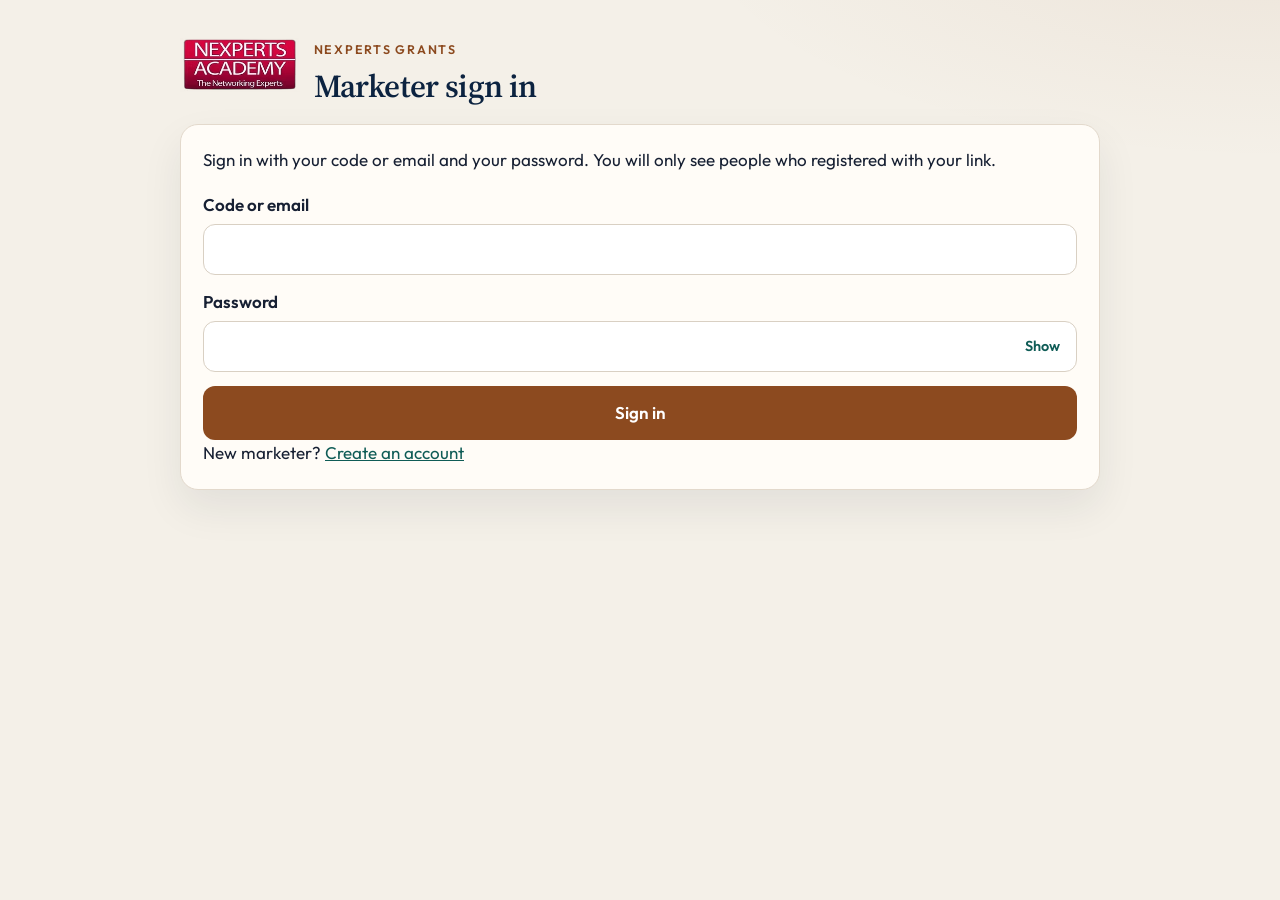
==== marketers/index.html @ a8d6fd1e "Add marketer accounts and email the enrolment letter from the site. Update the letter to full online" ====
<!DOCTYPE html>
<html lang="en">
<head>
  <meta charset="UTF-8" />
  <meta name="viewport" content="width=device-width, initial-scale=1" />
  <meta name="robots" content="noindex, nofollow" />
  <title>Marketer sign in | Nexperts Grants</title>
  <link rel="preconnect" href="https://fonts.googleapis.com" />
  <link rel="preconnect" href="https://fonts.gstatic.com" crossorigin />
  <link href="https://fonts.googleapis.com/css2?family=Outfit:wght@400;500;600;700&family=Source+Serif+4:opsz,wght@8..60,500;8..60,600&display=swap" rel="stylesheet" />
  <link rel="stylesheet" href="/css/styles.css" />
  <link rel="stylesheet" href="/css/marketers.css" />
</head>
<body class="marketer-page">
  <main class="wrap marketer-shell">
    <header class="marketer-brand">
      <img src="/assets/nexperts-logo.png" alt="Nexperts Academy" />
      <div>
        <p class="eyebrow">Nexperts Grants</p>
        <h1 id="marketer-title">Marketer sign in</h1>
      </div>
    </header>

    <section id="login-panel" class="panel marketer-card">
      <p>Sign in with your code or email and your password. You will only see people who registered with your link.</p>
      <form id="login-form">
        <label>
          <span>Code or email</span>
          <input id="code" name="username" type="text" autocomplete="username" autocapitalize="none" spellcheck="false" required maxlength="160" />
        </label>
        <label>
          <span>Password</span>
          <div class="password-box">
            <input id="password" name="password" type="password" autocomplete="current-password" required minlength="8" maxlength="128" />
            <button id="toggle-password" class="password-toggle" type="button" aria-label="Show password">Show</button>
          </div>
        </label>
        <p id="login-error" class="form-msg error" hidden></p>
        <button id="login-btn" type="submit">Sign in</button>
      </form>
      <p class="switch-line">New marketer? <a id="show-create" href="#create">Create an account</a></p>
    </section>

    <section id="create-panel" class="panel marketer-card" hidden>
      <p>Create your account with your name, email, and a password. Your dashboard will give you a registration link to share.</p>
      <form id="signup-form">
        <label>
          <span>Name</span>
          <input id="signup-name" name="name" type="text" autocomplete="name" required maxlength="60" />
        </label>
        <label>
          <span>Email</span>
          <input id="signup-email" name="email" type="email" autocomplete="email" required maxlength="160" />
        </label>
        <label>
          <span>Password</span>
          <div class="password-box">
            <input id="signup-password" name="new-password" type="password" autocomplete="new-password" required minlength="8" maxlength="128" />
            <button class="password-toggle" type="button" data-toggle="signup-password" aria-label="Show password">Show</button>
          </div>
        </label>
        <label>
          <span>Confirm password</span>
          <div class="password-box">
            <input id="signup-confirm" name="confirm-password" type="password" autocomplete="new-password" required minlength="8" maxlength="128" />
            <button class="password-toggle" type="button" data-toggle="signup-confirm" aria-label="Show password">Show</button>
          </div>
        </label>
        <label class="hp" aria-hidden="true">Company fax<input id="signup-fax" type="text" tabindex="-1" autocomplete="off" /></label>
        <p id="signup-error" class="form-msg error" hidden></p>
        <button id="signup-btn" type="submit">Create account</button>
      </form>
      <p class="switch-line">Already have an account? <a id="show-login" href="#signin">Sign in</a></p>
    </section>

    <section id="dashboard" class="marketer-card" hidden>
      <div class="dash-head">
        <div>
          <p class="eyebrow">Your registrations</p>
          <h2 id="dash-name"></h2>
          <p id="dash-count" class="section-copy"></p>
        </div>
        <button id="logout-btn" type="button">Sign out</button>
      </div>
      <p class="privacy-note">Keep this page private. It shows names and contact details of people who used your link. Full identity numbers and home addresses stay in the academy record.</p>
      <div class="share-box">
        <p class="eyebrow">Your registration link</p>
        <p>Share this link. People who open it and apply are listed below.</p>
        <div class="share-row">
          <input id="share-link" type="text" readonly />
          <button id="copy-link" type="button">Copy link</button>
        </div>
        <p id="copy-note" class="copy-note" hidden>Copied.</p>
      </div>
      <p id="dash-error" class="form-msg error" hidden></p>
      <div id="dash-list"></div>
    </section>
  </main>
  <script src="/js/marketer.js"></script>
</body>
</html>
---- css/styles.css ----
:root {
  --ink: #172033;
  --navy: #0c2340;
  --navy-2: #16365c;
  --teal: #0f5c56;
  --copper: #8c4a1f;
  --paper: #f4f0e8;
  --card: #fffcf7;
  --line: #e3d9cc;
  --muted: #5c6573;
  --danger: #8d2b2b;
  --ok: #0f5c56;
  --shadow: 0 18px 40px rgba(23, 32, 51, 0.08);
  --serif: "Source Serif 4", Georgia, serif;
  --sans: "Outfit", "Segoe UI", sans-serif;
}

* { box-sizing: border-box; }
html { scroll-behavior: smooth; }
body {
  margin: 0;
  color: var(--ink);
  background:
    radial-gradient(1200px 500px at 100% -10%, rgba(140, 74, 31, 0.08), transparent 50%),
    var(--paper);
  font-family: var(--sans);
  font-size: 17px;
  line-height: 1.55;
}
img { max-width: 100%; }
a { color: var(--teal); }
.wrap { width: min(1120px, calc(100% - 32px)); margin: 0 auto; }
.skip {
  position: absolute;
  left: 12px;
  top: -40px;
  background: white;
  padding: 8px 12px;
  z-index: 20;
}
.skip:focus { top: 12px; }

.site-header {
  position: sticky;
  top: 0;
  z-index: 10;
  background: rgba(244, 240, 232, 0.92);
  backdrop-filter: blur(10px);
  border-bottom: 1px solid var(--line);
  padding-bottom: 22px;
}
.header-inner {
  display: flex;
  align-items: center;
  justify-content: space-between;
  gap: 20px;
  min-height: 74px;
}
.brand {
  display: flex;
  align-items: center;
  gap: 12px;
  color: inherit;
  text-decoration: none;
}
.logo { height: 54px; width: auto; display: block; }
.brand span { color: var(--muted); font-size: 0.82rem; letter-spacing: 0.04em; }
.nav { display: flex; gap: 18px; align-items: center; }
.nav a { color: var(--navy); text-decoration: none; font-size: 0.95rem; font-weight: 500; }
.nav a:hover { color: var(--copper); }
.nav-cta {
  position: relative;
  background: var(--navy) !important;
  color: white !important;
  padding: 10px 14px;
  border-radius: 999px;
  box-shadow: 0 0 0 3px rgba(140, 74, 31, 0.2);
  animation: course-glow 1.6s ease-in-out infinite;
}
.nav-cta .arrow-mark {
  position: absolute;
  left: 50%;
  bottom: -28px;
  color: var(--copper);
  filter: drop-shadow(0 2px 0 rgba(255, 252, 247, 0.9));
  animation: point-up 0.9s ease-in-out infinite;
  pointer-events: none;
}
@keyframes point-up {
  0%, 100% { transform: translateX(-50%) translateY(5px); }
  50% { transform: translateX(-50%) translateY(-3px); }
}
@keyframes course-glow {
  0%, 100% { box-shadow: 0 0 0 3px rgba(140, 74, 31, 0.18); }
  50% { box-shadow: 0 0 0 7px rgba(140, 74, 31, 0.12); }
}

.notice {
  background: var(--navy);
  color: #f7f1e6;
}
.notice .wrap { padding: 14px 0; display: flex; gap: 14px; align-items: flex-start; }
.notice b {
  flex: 0 0 auto;
  letter-spacing: 0.12em;
  font-size: 0.78rem;
  border: 1px solid rgba(255,255,255,0.35);
  padding: 4px 8px;
  border-radius: 999px;
}
.notice p { margin: 0; font-size: 0.95rem; }
.offer-prompt {
  background: #fff8ef;
  border-bottom: 1px solid var(--line);
  color: var(--navy);
}
.offer-prompt .wrap { padding: 14px 0; }
.offer-prompt p { margin: 0; font-size: 1rem; }
.offer-prompt a {
  color: var(--copper);
  font-weight: 700;
  text-decoration: underline;
  text-underline-offset: 3px;
}

.hero { padding: 64px 0 24px; }
.hero-grid {
  display: grid;
  grid-template-columns: 1.4fr 0.8fr;
  gap: 36px;
  align-items: end;
}
h1, h2, h3 { font-family: var(--serif); font-weight: 600; letter-spacing: -0.02em; margin: 0; }
h1 { font-size: clamp(2.5rem, 5vw, 4.4rem); line-height: 1.02; color: var(--navy); }
.lede { font-size: 1.15rem; color: var(--muted); max-width: 40rem; }
.eyebrow {
  color: var(--copper);
  font-weight: 600;
  letter-spacing: 0.14em;
  text-transform: uppercase;
  font-size: 0.78rem;
  margin-bottom: 10px;
}
.hero-card, .panel, .step, .course-card {
  background: var(--card);
  border: 1px solid var(--line);
  border-radius: 18px;
  box-shadow: var(--shadow);
}
.hero-card { padding: 22px; }
.hero-card ol { margin: 10px 0 0; padding-left: 18px; }
.hero-card li { margin: 6px 0; }

section { padding: 28px 0; }
#letter, #apply, #about, #steps, #schedule, #contact { scroll-margin-top: 96px; }
h2 { font-size: clamp(1.8rem, 3vw, 2.5rem); margin-bottom: 8px; }
.section-copy { color: var(--muted); max-width: 46rem; margin-top: 0; }

.about-grid, .apply-grid, .course-layout {
  display: grid;
  grid-template-columns: 1fr 1fr;
  gap: 22px;
}
.panel { padding: 22px 24px; }
.panel p:last-child { margin-bottom: 0; }

.steps {
  display: grid;
  grid-template-columns: 1fr 1fr;
  gap: 14px;
  margin-top: 18px;
}
.step {
  display: grid;
  grid-template-columns: auto minmax(0, 1fr);
  gap: 14px;
  padding: 18px;
  position: relative;
}
.step-no {
  width: 46px;
  height: 46px;
  border-radius: 50%;
  background: var(--navy);
  color: white;
  display: grid;
  place-items: center;
  font-family: var(--serif);
  font-size: 1.2rem;
}
.step h3 { font-size: 1.15rem; margin-bottom: 4px; overflow-wrap: anywhere; }
.step p { margin: 0; color: var(--muted); overflow-wrap: anywhere; }
.step.is-here { outline: 2px solid var(--copper); }

.course-pick-wrap { display: grid; gap: 14px; align-content: start; }
.aim[hidden],
#apply[hidden] { display: none !important; }
#apply { animation: reveal-form 0.35s ease; }
@keyframes reveal-form {
  from { opacity: 0; transform: translateY(10px); }
  to { opacity: 1; transform: none; }
}
.aim {
  display: flex;
  align-items: center;
  gap: 8px;
  color: var(--copper);
  font-weight: 700;
  letter-spacing: 0.04em;
}
.aim svg { animation: point-right 0.9s ease-in-out infinite; }
@keyframes point-right {
  0%, 100% { transform: translateX(0); }
  50% { transform: translateX(8px); }
}
.course-card {
  padding: 26px;
  width: 100%;
  text-align: left;
  color: inherit;
  font: inherit;
  cursor: pointer;
  border: 2px solid var(--line);
  background: var(--card);
  border-radius: 18px;
  box-shadow: var(--shadow);
}
.course-card:hover { border-color: var(--copper); }
.course-card.is-selected {
  border-color: var(--teal);
  box-shadow: 0 0 0 4px rgba(15, 92, 86, 0.16);
}
.pick-state {
  display: inline-block;
  margin-top: 8px;
  font-weight: 700;
  color: var(--copper);
}
#select-ceh { width: 100%; margin-top: 16px; }
.go-download {
  display: inline-flex;
  align-items: center;
  gap: 10px;
  background: var(--copper);
  color: white;
  text-decoration: none;
  font-weight: 700;
  padding: 14px 16px;
  border-radius: 14px;
  animation: callout 1.1s ease-in-out infinite;
}
.go-download svg { animation: point-down 0.9s ease-in-out infinite; }
@keyframes point-down {
  0%, 100% { transform: translateY(0); }
  50% { transform: translateY(7px); }
}
@keyframes callout {
  0%, 100% { transform: translateY(0); box-shadow: 0 8px 0 rgba(140, 74, 31, 0.18); }
  50% { transform: translateY(-3px); box-shadow: 0 14px 24px rgba(140, 74, 31, 0.28); }
}
body.ceh-selected #enrol-form {
  border-color: var(--copper);
  animation: form-glow 1.3s ease-in-out infinite;
}
body.ceh-selected #download-btn {
  animation: btn-pop 1s ease-in-out infinite;
}
@keyframes form-glow {
  0%, 100% { box-shadow: 0 0 0 3px rgba(140, 74, 31, 0.2); }
  50% { box-shadow: 0 0 0 8px rgba(140, 74, 31, 0.12); }
}
@keyframes btn-pop {
  0%, 100% { transform: scale(1); }
  50% { transform: scale(1.03); box-shadow: 0 10px 24px rgba(140, 74, 31, 0.35); }
}
.q3 {
  display: inline-block;
  background: #f3e2d4;
  color: var(--copper);
  font-weight: 700;
  letter-spacing: 0.08em;
  text-transform: uppercase;
  font-size: 0.75rem;
  padding: 5px 9px;
  border-radius: 999px;
  margin-bottom: 10px;
}
.meta { display: flex; flex-wrap: wrap; gap: 8px; margin: 14px 0; padding: 0; list-style: none; }
.meta li {
  background: #f6f1e8;
  border-radius: 999px;
  padding: 6px 10px;
  font-size: 0.92rem;
}
.fee-list, .plain-list { margin: 8px 0 0; padding-left: 18px; }
.fee-list li, .plain-list li { margin: 4px 0; }
.course-brief { margin-top: 8px; margin-bottom: 18px; }
.course-brief h3 { margin-bottom: 8px; }
.brochure-link {
  display: inline-flex;
  align-items: center;
  justify-content: center;
  margin-top: 4px;
  padding: 12px 16px;
  border-radius: 12px;
  background: var(--navy);
  color: white;
  text-decoration: none;
  font-weight: 600;
  max-width: 100%;
  text-align: center;
}
.brochure-link:hover { background: var(--navy-2); color: white; }

.table-wrap { overflow-x: auto; border: 1px solid var(--line); border-radius: 18px; background: white; }
table { width: 100%; border-collapse: collapse; min-width: 720px; }
th, td { text-align: left; padding: 14px 16px; border-bottom: 1px solid var(--line); }
th { font-size: 0.78rem; letter-spacing: 0.08em; text-transform: uppercase; color: var(--muted); background: #faf7f2; }
tr { cursor: pointer; }
tr:hover, tr.is-selected { background: #f3f7f6; }
tr.is-selected td:first-child { box-shadow: inset 3px 0 0 var(--teal); }
.hint { color: var(--muted); font-size: 0.92rem; }

form { display: grid; gap: 14px; }
fieldset { border: 0; margin: 0; padding: 0; }
legend { font-weight: 600; padding: 0; margin-bottom: 8px; }
label span { display: block; font-weight: 600; margin-bottom: 6px; }
input[type="text"], input[type="email"], input[type="tel"], select, textarea {
  width: 100%;
  border: 1px solid #d9d0c3;
  background: white;
  border-radius: 12px;
  padding: 12px 14px;
  font: inherit;
  color: inherit;
}
textarea { min-height: 96px; resize: vertical; }
.form-title { font-size: 1.35rem; margin: 0 0 16px; }
.form-grid { display: grid; grid-template-columns: 1fr 1fr; gap: 14px; }
.wide { grid-column: 1 / -1; }
.req::after { content: " *"; color: var(--copper); }
.address-label { margin: 4px 0 0; font-weight: 600; }
.phone-row { display: flex; gap: 8px; align-items: center; }
.phone-code {
  flex: 0 0 auto;
  background: #f6f1e8;
  border: 1px solid #d9d0c3;
  border-radius: 12px;
  padding: 12px 12px;
  font-weight: 600;
}
.phone-row input { flex: 1; }
.note {
  margin: 0;
  background: #fff6e8;
  border: 1px solid #e6c89a;
  color: #6a4a1e;
  border-radius: 12px;
  padding: 12px 14px;
}
.consent {
  display: block;
  position: relative;
  padding: 4px 0 4px 36px;
  cursor: pointer;
}
.consent input {
  -webkit-appearance: none;
  appearance: none;
  position: absolute;
  left: 0;
  top: 4px;
  width: 22px;
  height: 22px;
  min-width: 22px;
  min-height: 22px;
  margin: 0;
  border: 2px solid var(--navy);
  border-radius: 5px;
  background: white center / 14px 14px no-repeat;
  cursor: pointer;
  touch-action: manipulation;
}
.consent input:checked {
  background-color: var(--navy);
  background-image: url("data:image/svg+xml,%3Csvg xmlns='http://www.w3.org/2000/svg' viewBox='0 0 16 16'%3E%3Cpath fill='none' stroke='white' stroke-width='2.2' stroke-linecap='round' stroke-linejoin='round' d='M3 8.2 6.4 12 13 4'/%3E%3C/svg%3E");
}
.consent span { font-weight: 400; }
input:focus, textarea:focus { outline: 2px solid var(--teal); border-color: transparent; }
.intake-fields { display: grid; gap: 8px; }
.intake-option {
  display: flex;
  gap: 10px;
  align-items: center;
  border: 1px solid var(--line);
  border-radius: 12px;
  padding: 10px 12px;
  background: white;
  cursor: pointer;
}
.intake-option.is-selected { border-color: var(--teal); background: #f3f7f6; }
.intake-option span { display: flex; justify-content: space-between; gap: 12px; width: 100%; margin: 0; font-weight: 500; }
.intake-option em { font-style: normal; color: var(--muted); }
button {
  border: 0;
  background: var(--copper);
  color: white;
  font: inherit;
  font-weight: 600;
  padding: 14px 16px;
  border-radius: 12px;
  cursor: pointer;
}
button:hover { background: #733c18; }
button.course-card,
button.course-card:hover {
  background: var(--card);
  color: inherit;
  font-weight: 400;
}
button.course-card:hover { border-color: var(--copper); }
button:disabled { opacity: 0.7; cursor: wait; }
#download-btn {
  display: flex;
  align-items: center;
  justify-content: center;
  gap: 10px;
  width: 100%;
  min-height: 52px;
}
#download-btn.is-loading,
body.ceh-selected #download-btn.is-loading {
  animation: none;
  transform: none;
  opacity: 1;
  cursor: wait;
}
#download-btn.is-loading::before {
  content: "";
  width: 16px;
  height: 16px;
  border: 2px solid rgba(255, 255, 255, 0.35);
  border-top-color: #fff;
  border-radius: 50%;
  animation: btn-spin 0.7s linear infinite;
}
@keyframes btn-spin { to { transform: rotate(360deg); } }
.hp {
  position: absolute;
  width: 1px;
  height: 1px;
  padding: 0;
  margin: -1px;
  overflow: hidden;
  clip: rect(0, 0, 0, 0);
  border: 0;
}
.form-msg { margin: 0; padding: 12px 14px; border-radius: 12px; }
.form-msg.error { background: #fdecec; color: var(--danger); }
.form-msg.ok { background: #e7f3f1; color: var(--ok); }

.contact-grid { display: grid; grid-template-columns: repeat(3, 1fr); gap: 14px; }
.contact-grid a { color: inherit; text-decoration: none; font-weight: 600; }
.whatsapp-float {
  position: fixed;
  right: 20px;
  bottom: 20px;
  z-index: 40;
  display: flex;
  align-items: center;
  gap: 10px;
  padding: 10px 16px 10px 12px;
  border-radius: 999px;
  background: #075e54;
  color: white;
  text-decoration: none;
  font-weight: 600;
  font-size: 0.95rem;
  box-shadow: 0 12px 28px rgba(7, 94, 84, 0.28);
}
.whatsapp-float svg {
  width: 22px;
  height: 22px;
  padding: 6px;
  border-radius: 50%;
  background: #25d366;
  box-sizing: content-box;
}
.whatsapp-float:hover { background: #054c44; color: white; }
@media (max-width: 640px) {
  .whatsapp-float span { display: none; }
  .whatsapp-float { right: 12px; bottom: 12px; padding: 10px; }
  #letter, #apply, #about, #steps, #schedule, #contact { scroll-margin-top: 12px; }
}
.site-footer { padding: 28px 0 40px; color: var(--muted); font-size: 0.92rem; }

.flow-bar {
  position: sticky;
  top: 74px;
  z-index: 9;
  background: rgba(244, 240, 232, 0.96);
  border-bottom: 1px solid var(--line);
}
.flow {
  list-style: none;
  display: grid;
  grid-template-columns: repeat(2, 1fr);
  gap: 10px;
  margin: 0;
  padding: 12px 0;
}
.flow li {
  display: flex;
  gap: 10px;
  align-items: center;
  margin: 0;
  padding: 10px 12px;
  border-radius: 14px;
  border: 1px solid var(--line);
  background: white;
  color: var(--muted);
}
.flow-no {
  width: 34px;
  height: 34px;
  border-radius: 50%;
  display: grid;
  place-items: center;
  background: #efe8dc;
  font-weight: 700;
  flex: 0 0 auto;
}
.flow-kicker {
  display: block;
  font-style: normal;
  font-size: 0.72rem;
  letter-spacing: 0.08em;
  text-transform: uppercase;
  font-weight: 700;
}
.flow strong { display: block; color: inherit; }
.flow li.is-current {
  border-color: var(--copper);
  color: var(--ink);
  animation: course-glow 1.6s ease-in-out infinite;
}
.flow li.is-current .flow-no,
.flow li.is-done .flow-no { color: white; }
.flow li.is-current .flow-no { background: var(--copper); }
.flow li.is-current .flow-kicker { color: var(--copper); }
.flow li.is-done { border-color: var(--teal); color: var(--ink); }
.flow li.is-done .flow-no { background: var(--teal); }
.flow li.is-done .flow-kicker { color: var(--teal); }
#application-fields { border: 0; margin: 0; padding: 0; min-inline-size: 0; }
#application-fields[disabled] { opacity: 0.5; }

@media (prefers-reduced-motion: reduce) {
  .nav-cta,
  .nav-cta .arrow-mark {
    animation: none;
  }
}
@media (max-width: 860px) {
  .site-header { position: static; padding-bottom: 0; }
  .header-inner {
    flex-direction: column;
    align-items: stretch;
    min-height: 0;
    gap: 10px;
    padding-top: 12px;
    padding-bottom: 12px;
  }
  .logo { height: 44px; }
  .brand span { font-size: 0.78rem; }
  .nav {
    width: 100%;
    display: grid;
    grid-template-columns: repeat(5, minmax(0, 1fr));
    gap: 6px;
    padding-bottom: 0;
    justify-content: stretch;
  }
  .nav a {
    text-align: center;
    background: white;
    border: 1px solid var(--line);
    border-radius: 999px;
    padding: 8px 2px;
    font-size: 0.74rem;
  }
  .nav-cta {
    grid-column: 1 / -1;
    order: -1;
    box-shadow: none;
    padding: 12px 10px;
    font-size: 0.95rem;
  }
  .nav-cta .arrow-mark { display: none; }
  .hero-grid, .about-grid, .apply-grid, .course-layout, .steps, .contact-grid, .form-grid {
    grid-template-columns: 1fr;
  }
  .hero { padding: 28px 0 8px; }
  .notice .wrap { flex-direction: column; }
  h1 { font-size: clamp(2rem, 9vw, 2.6rem); }
  h2 { font-size: 1.7rem; }
  .brochure-link { display: flex; width: 100%; }
  .panel, .hero-card, .step { padding: 16px; }
  .form-title { font-size: 1.15rem; }
  input[type="text"], input[type="email"], input[type="tel"], select, textarea { font-size: 16px; }
  .contact-grid a, .offer-prompt p, .form-title, .lede { overflow-wrap: anywhere; }
  table { min-width: 0; }
  thead { display: none; }
  #schedule-body tr {
    display: grid;
    gap: 2px;
    padding: 12px 14px;
  }
  #schedule-body td {
    display: flex;
    justify-content: space-between;
    flex-wrap: wrap;
    gap: 4px 12px;
    border: 0;
    padding: 4px 0;
    min-width: 0;
  }
  #schedule-body td::before {
    content: attr(data-label);
    color: var(--muted);
    font-size: 0.72rem;
    font-weight: 700;
    letter-spacing: 0.06em;
    text-transform: uppercase;
    flex: 0 0 auto;
  }
  body { padding-bottom: 84px; }
  #letter, #apply, #about, #steps, #schedule, #contact { scroll-margin-top: 12px; }
}
---- css/marketers.css ----
.marketer-page { min-height: 100vh; }
.marketer-shell { max-width: 920px; padding: 28px 0 64px; }
.marketer-brand { display: flex; gap: 14px; align-items: center; margin-bottom: 22px; }
.marketer-brand img { height: 54px; width: auto; }
.marketer-brand h1, .dash-head h2 { font-family: var(--serif); font-size: 2rem; margin: 0; color: var(--navy); }
.marketer-card { padding: 22px; }
.marketer-card p { margin-top: 0; }
#login-form, #signup-form { display: grid; gap: 14px; margin-top: 18px; }
.marketer-card input[type="text"],
.marketer-card input[type="email"] {
  width: 100%;
  font-size: 16px;
}
.switch-line { margin: 16px 0 0; }
.share-box { margin: 8px 0 18px; }
.share-row { display: flex; gap: 8px; align-items: center; }
.share-row input { min-width: 0; }
#copy-link {
  flex: 0 0 auto;
  width: auto;
  background: var(--navy);
  min-height: 48px;
}
#copy-link:hover { background: var(--navy-2); }
.copy-note { color: var(--teal); font-weight: 600; margin: 8px 0 0; }
.password-box {
  display: flex;
  align-items: center;
  width: 100%;
  min-height: 48px;
  border: 1px solid #d9d0c3;
  background: white;
  border-radius: 12px;
  padding: 0 4px 0 14px;
}
.password-box:focus-within {
  outline: 2px solid var(--teal);
  border-color: transparent;
}
.password-box input {
  flex: 1;
  min-width: 0;
  width: 100%;
  border: 0;
  outline: none;
  background: transparent;
  padding: 12px 0;
  font: inherit;
  font-size: 16px;
  color: inherit;
  box-shadow: none;
}
.password-box input:focus { outline: none; border-color: transparent; }
.password-toggle {
  flex: 0 0 auto;
  background: transparent;
  color: var(--teal);
  border: 0;
  min-height: 40px;
  padding: 8px 12px;
  font-size: 0.9rem;
  font-weight: 600;
}
.password-toggle:hover { background: transparent; color: var(--navy); }
.dash-head { display: flex; justify-content: space-between; gap: 16px; align-items: flex-start; }
#logout-btn { background: white; color: var(--navy); border: 1px solid var(--line); width: auto; min-height: 44px; }
.privacy-note {
  background: #fff6e8;
  border: 1px solid #e6c89a;
  color: #6a4a1e;
  border-radius: 12px;
  padding: 12px 14px;
}
.reg-table { width: 100%; border-collapse: collapse; }
.reg-table th, .reg-table td { text-align: left; padding: 12px 10px; border-bottom: 1px solid var(--line); vertical-align: top; }
.reg-table th { font-size: 0.75rem; letter-spacing: 0.06em; text-transform: uppercase; color: var(--muted); }
.reg-empty { color: var(--muted); }
@media (max-width: 860px) {
  .marketer-shell { padding-top: 18px; }
  .marketer-brand img { height: 44px; }
  .marketer-brand h1, .dash-head h2 { font-size: 1.6rem; }
  .dash-head { flex-direction: column; }
  #logout-btn, #login-btn, #signup-btn { width: 100%; }
  .share-row { flex-direction: column; align-items: stretch; }
  #copy-link { width: 100%; }
  .reg-table thead { display: none; }
  .reg-table, .reg-table tbody, .reg-table tr, .reg-table td { display: block; width: 100%; }
  .reg-table tr { border: 1px solid var(--line); border-radius: 14px; margin: 0 0 12px; padding: 8px 12px; background: white; }
  .reg-table td { display: flex; justify-content: space-between; gap: 12px; border: 0; padding: 6px 0; }
  .reg-table td::before { content: attr(data-label); color: var(--muted); font-size: 0.75rem; font-weight: 700; letter-spacing: 0.04em; text-transform: uppercase; }
}
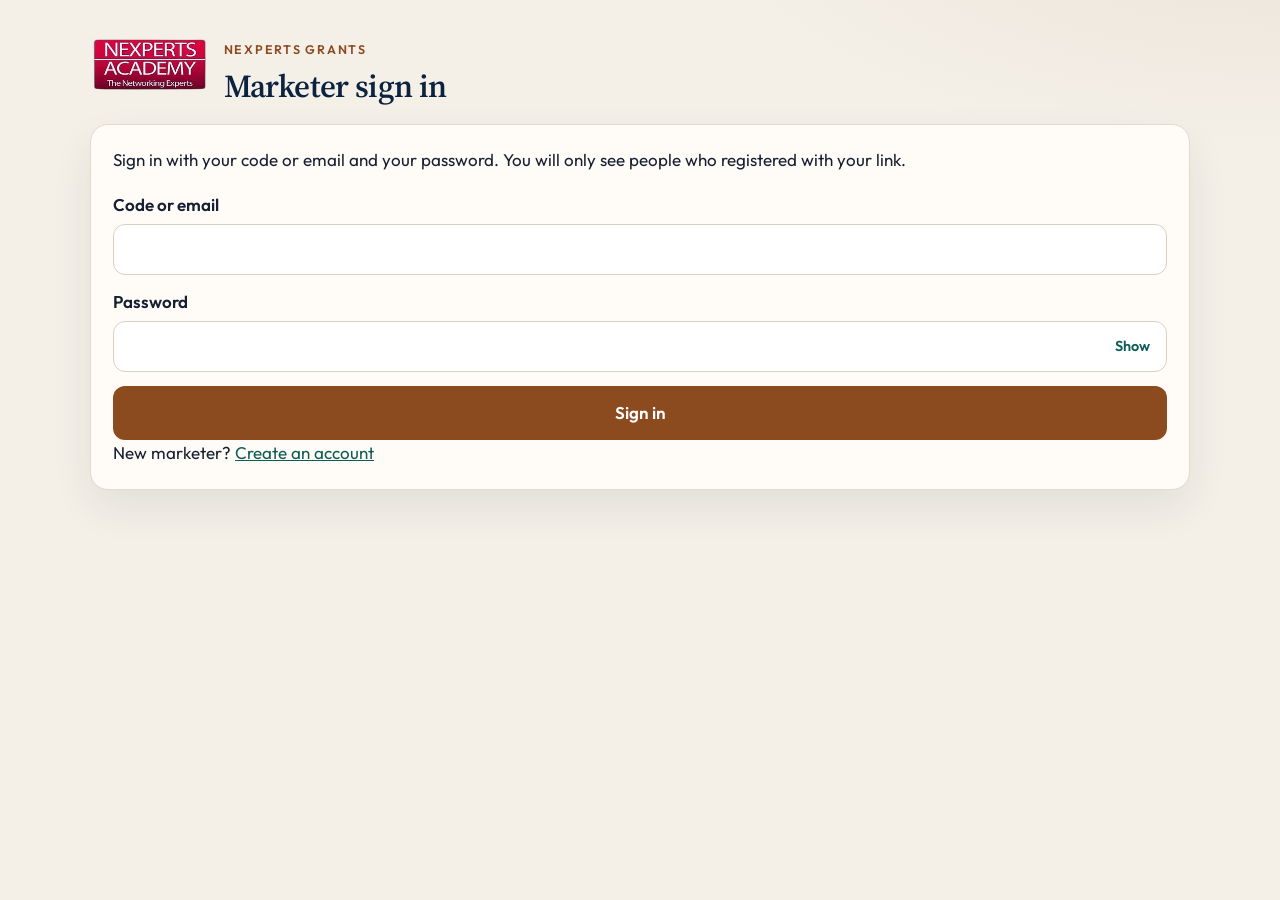
==== commit bb36a3d5: "Harden application delivery and marketer dashboards. Save sheet rows before sending enrolment email," ====
--- a/marketers/index.html
+++ b/marketers/index.html
@@ -78,11 +78,15 @@
         <div>
           <p class="eyebrow">Your registrations</p>
           <h2 id="dash-name"></h2>
-          <p id="dash-count" class="section-copy"></p>
         </div>
         <button id="logout-btn" type="button">Sign out</button>
       </div>
-      <p class="privacy-note">Keep this page private. It shows names and contact details of people who used your link. Full identity numbers and home addresses stay in the academy record.</p>
+      <article class="stat-card" aria-live="polite">
+        <p class="eyebrow">Total</p>
+        <p id="dash-total">0</p>
+        <p id="dash-count" class="section-copy"></p>
+      </article>
+      <p class="privacy-note">Keep this page private. It shows names and application status for people who used your link. Full contact details and identity numbers stay in the academy record.</p>
       <div class="share-box">
         <p class="eyebrow">Your registration link</p>
         <p>Share this link. People who open it and apply are listed below.</p>
--- a/css/styles.css
+++ b/css/styles.css
@@ -152,7 +152,7 @@
 .hero-card li { margin: 6px 0; }
 
 section { padding: 28px 0; }
-#letter, #apply, #about, #steps, #schedule, #contact { scroll-margin-top: 96px; }
+#letter, #outline, #apply, #recover, #about, #steps, #schedule, #contact { scroll-margin-top: 96px; }
 h2 { font-size: clamp(1.8rem, 3vw, 2.5rem); margin-bottom: 8px; }
 .section-copy { color: var(--muted); max-width: 46rem; margin-top: 0; }
 
@@ -294,6 +294,7 @@
 }
 .fee-list, .plain-list { margin: 8px 0 0; padding-left: 18px; }
 .fee-list li, .plain-list li { margin: 4px 0; }
+.deliverable-note { display: block; margin-top: 4px; color: var(--muted); font-size: 0.92rem; line-height: 1.45; }
 .course-brief { margin-top: 8px; margin-bottom: 18px; }
 .course-brief h3 { margin-bottom: 8px; }
 .brochure-link {
@@ -311,6 +312,54 @@
   text-align: center;
 }
 .brochure-link:hover { background: var(--navy-2); color: white; }
+.recover-panel { margin-top: 22px; }
+.recover-panel h3 { margin-bottom: 8px; }
+.recover-panel > p { color: var(--muted); }
+#recover-form { margin-top: 14px; }
+.recover-result { margin-top: 18px; padding-top: 16px; border-top: 1px solid var(--line); }
+.recover-note { margin: 0 0 12px; color: var(--ink); }
+.recover-details { margin: 0; display: grid; gap: 12px; }
+.recover-details div { display: grid; gap: 2px; }
+.recover-details dt {
+  font-size: 0.75rem;
+  font-weight: 700;
+  letter-spacing: 0.06em;
+  text-transform: uppercase;
+  color: var(--muted);
+}
+.recover-details dd { margin: 0; line-height: 1.45; overflow-wrap: anywhere; }
+.recover-actions {
+  display: flex;
+  flex-wrap: wrap;
+  gap: 10px;
+  margin-top: 16px;
+}
+.recover-actions button { width: auto; min-width: 180px; }
+#recover-download-btn {
+  background: white;
+  color: var(--navy);
+  border: 1px solid var(--line);
+}
+#recover-download-btn:hover { background: #f6f1e8; }
+.outline-grid {
+  display: grid;
+  grid-template-columns: repeat(2, minmax(0, 1fr));
+  gap: 16px;
+  margin-top: 18px;
+}
+.phase-label {
+  margin: 0 0 6px;
+  color: var(--copper);
+  font-size: 0.78rem;
+  font-weight: 700;
+  letter-spacing: 0.06em;
+  text-transform: uppercase;
+}
+.outline-grid h3 { margin-bottom: 0; }
+.outline-list { list-style: none; margin: 14px 0 0; padding: 0; display: grid; gap: 14px; }
+.outline-list li { display: grid; gap: 4px; min-width: 0; }
+.outline-list strong { font-weight: 600; }
+.outline-list span { color: var(--muted); line-height: 1.45; }
 
 .table-wrap { overflow-x: auto; border: 1px solid var(--line); border-radius: 18px; background: white; }
 table { width: 100%; border-collapse: collapse; min-width: 720px; }
@@ -490,7 +539,7 @@
 @media (max-width: 640px) {
   .whatsapp-float span { display: none; }
   .whatsapp-float { right: 12px; bottom: 12px; padding: 10px; }
-  #letter, #apply, #about, #steps, #schedule, #contact { scroll-margin-top: 12px; }
+  #letter, #outline, #apply, #recover, #about, #steps, #schedule, #contact { scroll-margin-top: 12px; }
 }
 .site-footer { padding: 28px 0 40px; color: var(--muted); font-size: 0.92rem; }
 
@@ -575,7 +624,7 @@
   .nav {
     width: 100%;
     display: grid;
-    grid-template-columns: repeat(5, minmax(0, 1fr));
+    grid-template-columns: repeat(3, minmax(0, 1fr));
     gap: 6px;
     padding-bottom: 0;
     justify-content: stretch;
@@ -596,7 +645,7 @@
     font-size: 0.95rem;
   }
   .nav-cta .arrow-mark { display: none; }
-  .hero-grid, .about-grid, .apply-grid, .course-layout, .steps, .contact-grid, .form-grid {
+  .hero-grid, .about-grid, .apply-grid, .course-layout, .outline-grid, .steps, .contact-grid, .form-grid {
     grid-template-columns: 1fr;
   }
   .hero { padding: 28px 0 8px; }
@@ -634,5 +683,6 @@
     flex: 0 0 auto;
   }
   body { padding-bottom: 84px; }
-  #letter, #apply, #about, #steps, #schedule, #contact { scroll-margin-top: 12px; }
-}
+  #letter, #outline, #apply, #recover, #about, #steps, #schedule, #contact { scroll-margin-top: 12px; }
+  .recover-actions button { width: 100%; min-width: 0; }
+}
--- a/css/marketers.css
+++ b/css/marketers.css
@@ -1,5 +1,5 @@
 .marketer-page { min-height: 100vh; }
-.marketer-shell { max-width: 920px; padding: 28px 0 64px; }
+.marketer-shell { max-width: 1100px; padding: 28px 0 64px; }
 .marketer-brand { display: flex; gap: 14px; align-items: center; margin-bottom: 22px; }
 .marketer-brand img { height: 54px; width: auto; }
 .marketer-brand h1, .dash-head h2 { font-family: var(--serif); font-size: 2rem; margin: 0; color: var(--navy); }
@@ -63,6 +63,16 @@
 }
 .password-toggle:hover { background: transparent; color: var(--navy); }
 .dash-head { display: flex; justify-content: space-between; gap: 16px; align-items: flex-start; }
+.stat-card {
+  margin: 0 0 16px;
+  padding: 16px 18px;
+  border-radius: 16px;
+  background: var(--navy);
+  color: white;
+}
+.stat-card .eyebrow { color: #f3e2d4; margin-bottom: 4px; }
+.stat-card #dash-total { margin: 0; font-family: var(--serif); font-size: 2.4rem; line-height: 1; }
+.stat-card .section-copy { color: rgba(255, 255, 255, 0.82); margin: 6px 0 0; }
 #logout-btn { background: white; color: var(--navy); border: 1px solid var(--line); width: auto; min-height: 44px; }
 .privacy-note {
   background: #fff6e8;
